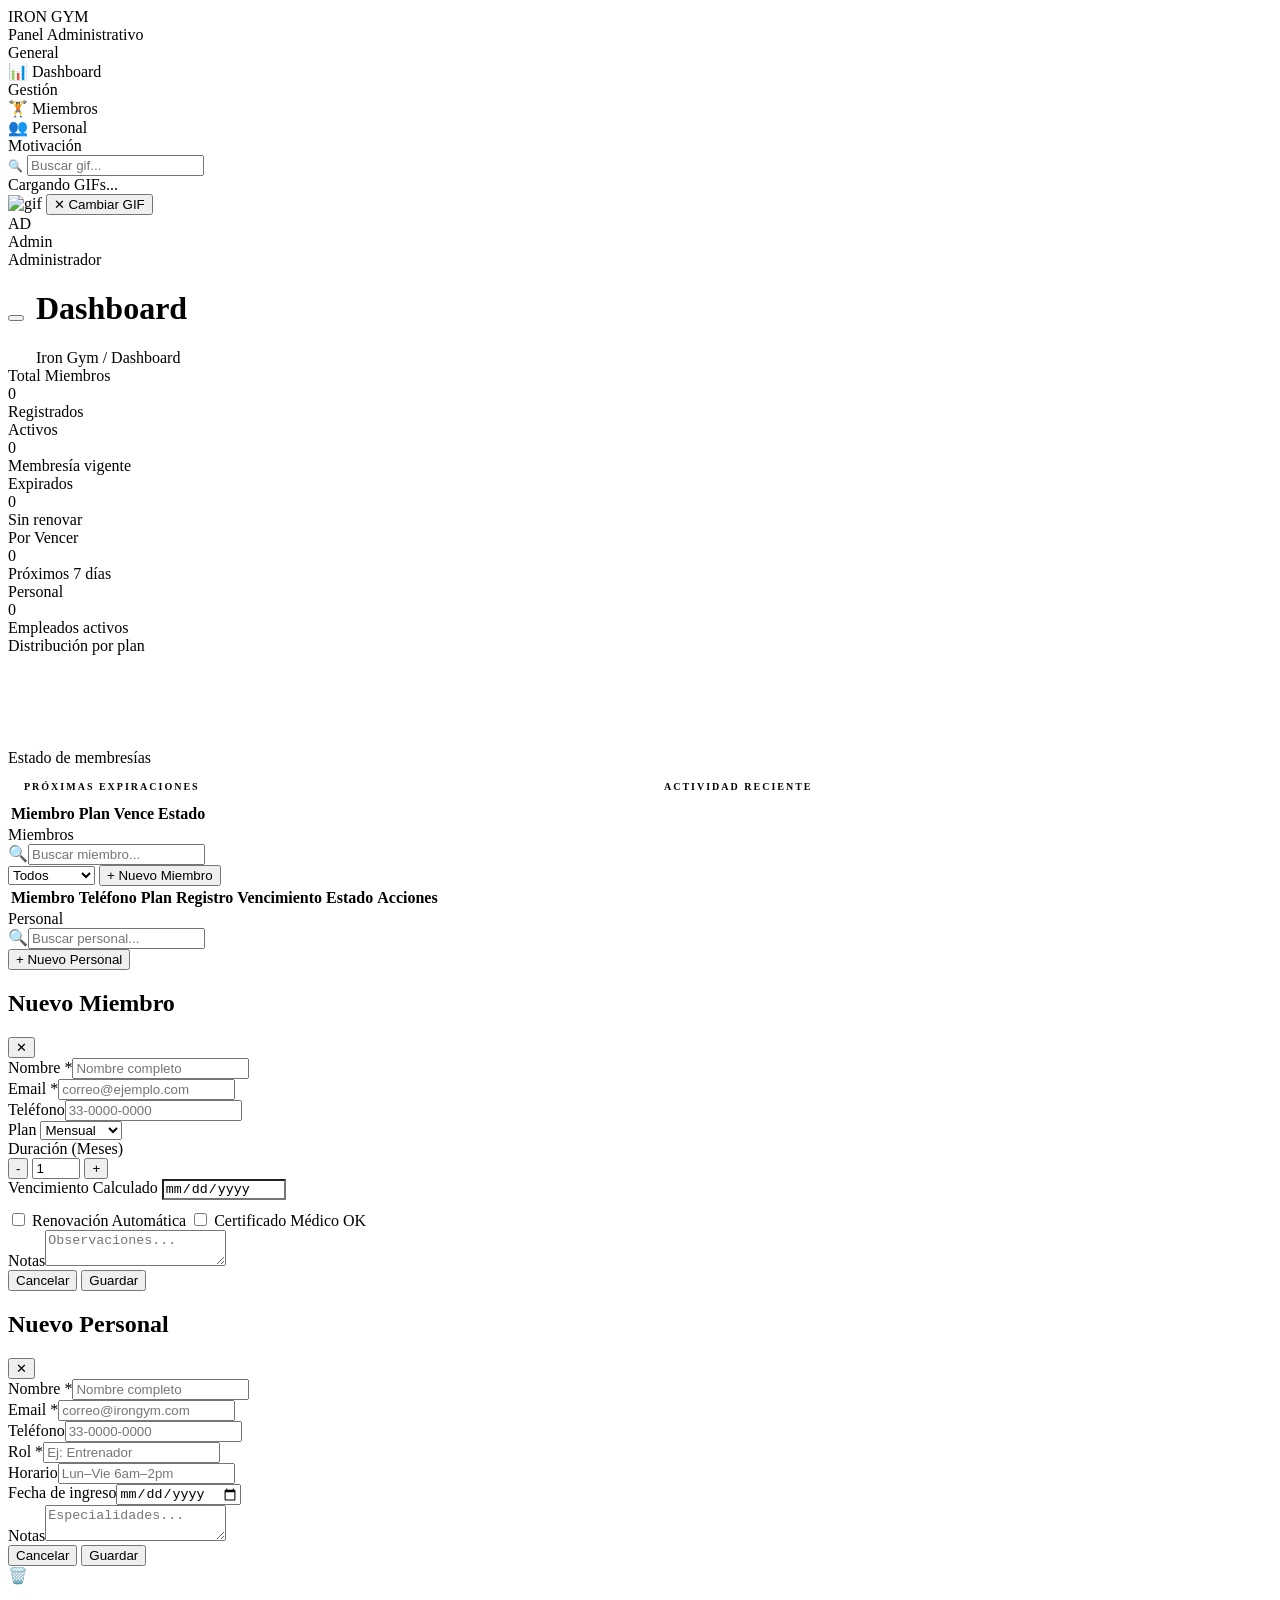
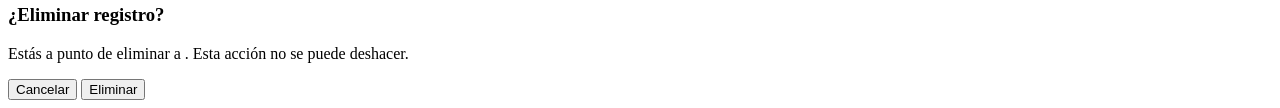
==== index.html @ 12b9c2d2 "Create index.html" ====
<!DOCTYPE html>
<html lang="es">
<head>
  <meta charset="UTF-8" />
  <meta name="viewport" content="width=device-width, initial-scale=1.0" />
  <title>IRON GYM · Admin Panel</title>
  <link rel="stylesheet" href="styles.css" />
</head>
<body>

<div class="overlay-bg" id="overlay-bg"></div>

<aside id="sidebar">
  <div class="sidebar-logo">
    <div class="brand">IRON GYM</div>
    <div class="sub">Panel Administrativo</div>
  </div>
  <nav class="sidebar-nav">
    <div class="nav-label">General</div>
    <div class="nav-item active" data-section="dashboard"><span class="icon">📊</span> Dashboard</div>
    <div class="nav-label">Gestión</div>
    <div class="nav-item" data-section="members"><span class="icon">🏋️</span> Miembros</div>
    <div class="nav-item" data-section="staff"><span class="icon">👥</span> Personal</div>
  </nav>
  <div class="sidebar-giphy">
    <div class="nav-label">Motivación</div>
    <div class="giphy-search-bar">
      <span style="color:var(--white-muted);font-size:12px">🔍</span>
      <input type="text" id="giphy-input" placeholder="Buscar gif..." autocomplete="off"/>
    </div>
    <div id="giphy-grid" class="giphy-grid"><div class="giphy-placeholder">Cargando GIFs...</div></div>
    <div id="giphy-selected" class="giphy-selected">
      <img id="giphy-preview" src="" alt="gif"/>
      <button class="giphy-clear" onclick="clearGiphy()">✕ Cambiar GIF</button>
    </div>
  </div>
  <div class="sidebar-footer">
    <div class="admin-card">
      <div class="admin-avatar">AD</div>
      <div class="admin-info">
        <div class="name">Admin</div>
        <div class="role">Administrador</div>
      </div>
    </div>
  </div>
</aside>

<div id="main">
  <header class="topbar">
    <div style="display:flex;align-items:center;gap:12px">
      <button id="hamburger"><span></span><span></span><span></span></button>
      <div class="topbar-left">
        <h1 id="topbar-title">Dashboard</h1>
        <div class="breadcrumb" id="topbar-breadcrumb">Iron Gym / Dashboard</div>
      </div>
    </div>
    <div style="display:flex;align-items:center;gap:10px">
      <div style="font-size:11px;color:var(--white-muted);font-family:'JetBrains Mono',monospace" id="clock"></div>
    </div>
  </header>

  <section id="page-dashboard" class="page active">
    <div class="stats-grid">
      <div class="stat-card yellow">
        <div class="stat-label">Total Miembros</div>
        <div class="stat-value" id="stat-total">0</div>
        <div class="stat-sub">Registrados</div>
        <div class="stat-bar"><div class="stat-bar-fill" id="bar-total" style="width:0%"></div></div>
      </div>
      <div class="stat-card green">
        <div class="stat-label">Activos</div>
        <div class="stat-value" id="stat-active">0</div>
        <div class="stat-sub">Membresía vigente</div>
        <div class="stat-bar"><div class="stat-bar-fill" id="bar-active" style="width:0%"></div></div>
      </div>
      <div class="stat-card red">
        <div class="stat-label">Expirados</div>
        <div class="stat-value" id="stat-expired">0</div>
        <div class="stat-sub">Sin renovar</div>
        <div class="stat-bar"><div class="stat-bar-fill" id="bar-expired" style="width:0%"></div></div>
      </div>
      <div class="stat-card orange">
        <div class="stat-label">Por Vencer</div>
        <div class="stat-value" id="stat-soon">0</div>
        <div class="stat-sub">Próximos 7 días</div>
        <div class="stat-bar"><div class="stat-bar-fill" id="bar-soon" style="width:0%"></div></div>
      </div>
      <div class="stat-card yellow">
        <div class="stat-label">Personal</div>
        <div class="stat-value" id="stat-staff">0</div>
        <div class="stat-sub">Empleados activos</div>
        <div class="stat-bar"><div class="stat-bar-fill" id="bar-staff" style="width:100%"></div></div>
      </div>
    </div>

    <div class="chart-row">
      <div class="chart-card">
        <div class="chart-title">Distribución por plan</div>
        <div class="donut-wrap">
          <svg width="90" height="90" viewBox="0 0 90 90" id="donut-svg"></svg>
          <div class="donut-legend" id="donut-legend"></div>
        </div>
      </div>
      <div class="chart-card">
        <div class="chart-title">Estado de membresías</div>
        <div class="bar-chart" id="bar-chart-status"></div>
      </div>
    </div>

    <div style="display:grid;grid-template-columns:1fr 1fr;gap:16px" class="dash-bottom">
      <div class="table-wrap">
        <div style="padding:14px 16px 10px;border-bottom:1px solid var(--black-4);font-size:10px;letter-spacing:2px;text-transform:uppercase;color:var(--white-muted);font-weight:600">Próximas Expiraciones</div>
        <table>
          <thead><tr><th>Miembro</th><th>Plan</th><th>Vence</th><th>Estado</th></tr></thead>
          <tbody id="dash-expiry-body"></tbody>
        </table>
      </div>
      <div class="table-wrap">
        <div style="padding:14px 16px 10px;border-bottom:1px solid var(--black-4);font-size:10px;letter-spacing:2px;text-transform:uppercase;color:var(--white-muted);font-weight:600">Actividad Reciente</div>
        <div class="activity-feed" id="activity-feed"></div>
      </div>
    </div>
  </section>

  <section id="page-members" class="page">
    <div class="section-header">
      <div class="section-title">Miembros</div>
      <div class="section-actions">
        <div class="search-bar"><span>🔍</span><input type="text" id="member-search" placeholder="Buscar miembro..."/></div>
        <select class="filter-select" id="member-filter">
          <option value="all">Todos</option>
          <option value="active">Activos</option>
          <option value="expired">Expirados</option>
          <option value="soon">Por vencer</option>
        </select>
        <button class="btn btn-primary" onclick="openAddMember()">+ Nuevo Miembro</button>
      </div>
    </div>
    <div class="table-wrap">
      <table>
        <thead><tr><th>Miembro</th><th>Teléfono</th><th>Plan</th><th>Registro</th><th>Vencimiento</th><th>Estado</th><th>Acciones</th></tr></thead>
        <tbody id="members-tbody"></tbody>
      </table>
    </div>
  </section>

  <section id="page-staff" class="page">
    <div class="section-header">
      <div class="section-title">Personal</div>
      <div class="section-actions">
        <div class="search-bar"><span>🔍</span><input type="text" id="staff-search" placeholder="Buscar personal..."/></div>
        <button class="btn btn-primary" onclick="openAddStaff()">+ Nuevo Personal</button>
      </div>
    </div>
    <div id="staff-grid" class="staff-grid"></div>
  </section>
</div>

<div class="modal-overlay" id="member-modal">
  <div class="modal">
    <div class="modal-header">
      <h2 id="member-modal-title">Nuevo Miembro</h2>
      <button class="modal-close" onclick="closeMemberModal()">✕</button>
    </div>
    <div class="modal-body">
      <div class="form-row">
        <div class="form-group"><label>Nombre *</label><input type="text" id="m-name" placeholder="Nombre completo"/></div>
        <div class="form-group"><label>Email *</label><input type="email" id="m-email" placeholder="correo@ejemplo.com"/></div>
      </div>
      <div class="form-row">
        <div class="form-group"><label>Teléfono</label><input type="tel" id="m-phone" placeholder="33-0000-0000"/></div>
        <div class="form-group"><label>Plan</label>
          <select id="m-plan"><option value="Mensual">Mensual</option><option value="Trimestral">Trimestral</option><option value="Semestral">Semestral</option><option value="Anual">Anual</option></select>
        </div>
      </div>
      <div class="form-row">
        <div class="form-group">
            <label>Duración (Meses)</label>
            <div class="number-stepper">
                <button class="stepper-btn" onclick="this.parentNode.querySelector('input').stepDown(); updateExpiryDate()">-</button>
                <input type="number" id="m-duration" value="1" min="1" max="12" onchange="updateExpiryDate()">
                <button class="stepper-btn" onclick="this.parentNode.querySelector('input').stepUp(); updateExpiryDate()">+</button>
            </div>
        </div>
        <div class="form-group">
            <label>Vencimiento Calculado</label>
            <input type="date" id="m-expiry" readonly style="color:var(--white-dim); background:var(--black-4)"/>
        </div>
      </div>
      <div class="form-row" style="align-items:center; padding-top:10px;">
          <label class="toggle-switch">
              <input type="checkbox" id="m-auto-renew">
              <span class="slider"></span>
              <span class="toggle-label">Renovación Automática</span>
          </label>
          <label class="custom-checkbox">
              <input type="checkbox" id="m-medical">
              <span class="checkmark"></span>
              Certificado Médico OK
          </label>
      </div>
      <div class="form-group"><label>Notas</label><textarea id="m-notes" placeholder="Observaciones..."></textarea></div>
    </div>
    <div class="modal-footer">
      <button class="btn btn-ghost" onclick="closeMemberModal()">Cancelar</button>
      <button class="btn btn-primary" onclick="saveMember()">Guardar</button>
    </div>
  </div>
</div>

<div class="modal-overlay" id="staff-modal">
  <div class="modal">
    <div class="modal-header">
      <h2 id="staff-modal-title">Nuevo Personal</h2>
      <button class="modal-close" onclick="closeStaffModal()">✕</button>
    </div>
    <div class="modal-body">
      <div class="form-row">
        <div class="form-group"><label>Nombre *</label><input type="text" id="s-name" placeholder="Nombre completo"/></div>
        <div class="form-group"><label>Email *</label><input type="email" id="s-email" placeholder="correo@irongym.com"/></div>
      </div>
      <div class="form-row">
        <div class="form-group"><label>Teléfono</label><input type="tel" id="s-phone" placeholder="33-0000-0000"/></div>
        <div class="form-group"><label>Rol *</label><input type="text" id="s-role" placeholder="Ej: Entrenador"/></div>
      </div>
      <div class="form-row">
        <div class="form-group"><label>Horario</label><input type="text" id="s-schedule" placeholder="Lun–Vie 6am–2pm"/></div>
        <div class="form-group"><label>Fecha de ingreso</label><input type="date" id="s-since"/></div>
      </div>
      <div class="form-group"><label>Notas</label><textarea id="s-notes" placeholder="Especialidades..."></textarea></div>
    </div>
    <div class="modal-footer">
      <button class="btn btn-ghost" onclick="closeStaffModal()">Cancelar</button>
      <button class="btn btn-primary" onclick="saveStaff()">Guardar</button>
    </div>
  </div>
</div>

<div class="modal-overlay" id="confirm-modal">
  <div class="confirm-modal">
    <div class="confirm-icon">🗑️</div>
    <h3>¿Eliminar registro?</h3>
    <p>Estás a punto de eliminar a <strong id="confirm-name"></strong>. Esta acción no se puede deshacer.</p>
    <div class="confirm-btns">
      <button class="btn btn-ghost" onclick="closeConfirm()">Cancelar</button>
      <button class="btn btn-danger" onclick="executeDelete()">Eliminar</button>
    </div>
  </div>
</div>

<div id="toast-container"></div>
<script src="app.js"></script>
</body>
</html>
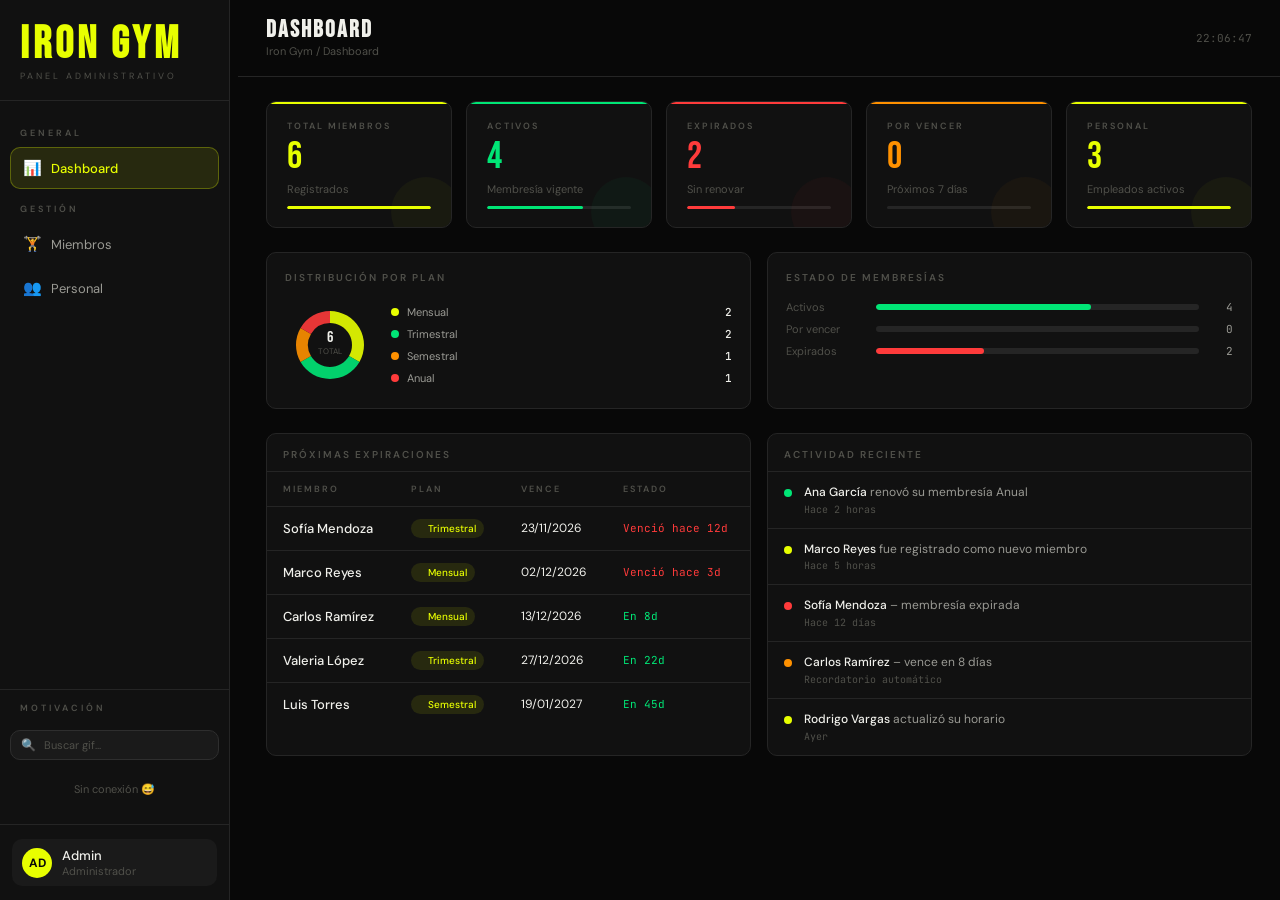
==== commit 0711528b: "Add meta description and update brand section Added a description meta tag for SEO and updated the b" ====
--- a/index.html
+++ b/index.html
@@ -3,6 +3,7 @@
 <head>
   <meta charset="UTF-8" />
   <meta name="viewport" content="width=device-width, initial-scale=1.0" />
+  <meta description content="Página para lelvar seguimiento a miembros del gimnasio">>
   <title>IRON GYM · Admin Panel</title>
   <link rel="stylesheet" href="styles.css" />
 </head>
@@ -12,7 +13,7 @@
 
 <aside id="sidebar">
   <div class="sidebar-logo">
-    <div class="brand">IRON GYM</div>
+    <div class="brand"><h1> IRON GYM</h1></div>
     <div class="sub">Panel Administrativo</div>
   </div>
   <nav class="sidebar-nav">
--- a/styles.css
+++ b/styles.css
@@ -0,0 +1,299 @@
+@import url('https://fonts.googleapis.com/css2?family=Bebas+Neue&family=DM+Sans:wght@300;400;500;600&family=JetBrains+Mono:wght@400;600&display=swap');
+:root{
+  --black:#080808;--black-2:#111111;--black-3:#1a1a1a;--black-4:#252525;--black-5:#2e2e2e;
+  --white:#f0f0eb;--white-dim:#9a9a94;--white-muted:#50504a;
+  --accent:#e8ff00;--accent-dim:rgba(232,255,0,.10);--accent-border:rgba(232,255,0,.28);
+  --red:#ff3b3b;--red-dim:rgba(255,59,59,.12);
+  --green:#00e676;--green-dim:rgba(0,230,118,.12);
+  --orange:#ff9100;--orange-dim:rgba(255,145,0,.12);
+  --sidebar-w:230px;--radius:10px;--radius-sm:6px;
+  --ease:0.22s cubic-bezier(.4,0,.2,1);
+}
+*,*::before,*::after{box-sizing:border-box;margin:0;padding:0}
+body{font-family:'DM Sans',sans-serif;background:var(--black);color:var(--white);min-height:100vh;display:flex;overflow-x:hidden;font-size:14px}
+button{font-family:inherit;cursor:pointer;border:none;background:none}
+input,select,textarea{font-family:inherit}
+
+/* SIDEBAR */
+#sidebar{width:var(--sidebar-w);min-height:100vh;background:var(--black-2);border-right:1px solid var(--black-4);display:flex;flex-direction:column;position:fixed;top:0;left:0;z-index:200;transition:transform var(--ease)}
+.sidebar-logo{padding:22px 20px 18px;border-bottom:1px solid var(--black-4)}
+.sidebar-logo .brand{font-family:'Bebas Neue',sans-serif;font-size:30px;letter-spacing:4px;color:var(--accent);line-height:1}
+.sidebar-logo .sub{font-size:9px;letter-spacing:3px;color:var(--white-muted);text-transform:uppercase;margin-top:3px}
+.sidebar-nav{flex:1;padding:14px 10px;display:flex;flex-direction:column;gap:2px;overflow-y:auto}
+.nav-label{font-size:9px;letter-spacing:3px;text-transform:uppercase;color:var(--white-muted);padding:12px 10px 6px;font-weight:600}
+.nav-item{display:flex;align-items:center;gap:10px;padding:10px 12px;border-radius:var(--radius);cursor:pointer;transition:all var(--ease);font-size:13px;color:var(--white-dim);border:1px solid transparent;user-select:none}
+.nav-item .icon{font-size:15px;width:18px;text-align:center;flex-shrink:0}
+.nav-item:hover{background:var(--black-3);color:var(--white)}
+.nav-item.active{background:var(--accent-dim);border-color:var(--accent-border);color:var(--accent);font-weight:500}
+
+/* MINI GIPHY */
+.sidebar-giphy{padding:0 10px 14px;border-top:1px solid var(--black-4);margin-top:6px}
+.giphy-search-bar{display:flex;align-items:center;gap:8px;background:var(--black-3);border:1px solid var(--black-5);border-radius:var(--radius);padding:0 10px;margin:10px 0 8px;transition:border-color var(--ease)}
+.giphy-search-bar:focus-within{border-color:var(--accent-border)}
+.giphy-search-bar input{background:none;border:none;outline:none;color:var(--white);font-size:11px;padding:7px 0;width:100%}
+.giphy-search-bar input::placeholder{color:var(--white-muted)}
+.giphy-grid{display:grid;grid-template-columns:repeat(2,1fr);gap:5px;max-height:160px;overflow-y:auto;scrollbar-width:thin;scrollbar-color:var(--black-5) transparent}
+.giphy-grid img{width:100%;aspect-ratio:1;object-fit:cover;border-radius:var(--radius-sm);cursor:pointer;border:1px solid transparent;transition:border-color var(--ease),transform var(--ease);display:block}
+.giphy-grid img:hover{border-color:var(--accent-border);transform:scale(1.04)}
+.giphy-placeholder{grid-column:1/-1;text-align:center;font-size:11px;color:var(--white-muted);padding:14px 0}
+.giphy-selected{display:none;flex-direction:column;gap:6px;align-items:center}
+.giphy-selected img{width:100%;border-radius:var(--radius);border:1px solid var(--accent-border)}
+.giphy-clear{font-size:11px;color:var(--white-muted);background:var(--black-3);border:1px solid var(--black-5);border-radius:var(--radius-sm);padding:4px 10px;cursor:pointer;transition:all var(--ease);width:100%;text-align:center}
+.giphy-clear:hover{color:var(--white);background:var(--black-4)}
+
+.sidebar-footer{padding:14px 12px;border-top:1px solid var(--black-4)}
+.admin-card{display:flex;align-items:center;gap:10px;padding:8px 10px;background:var(--black-3);border-radius:var(--radius)}
+.admin-avatar{width:30px;height:30px;border-radius:50%;background:var(--accent);display:flex;align-items:center;justify-content:center;font-size:12px;font-weight:700;color:var(--black);flex-shrink:0}
+.admin-info .name{font-size:13px;font-weight:500}
+.admin-info .role{font-size:11px;color:var(--white-muted)}
+
+/* MAIN */
+#main{margin-left:var(--sidebar-w);flex:1;min-height:100vh;display:flex;flex-direction:column}
+.topbar{padding:18px 28px;border-bottom:1px solid var(--black-4);display:flex;align-items:center;justify-content:space-between;background:var(--black);position:sticky;top:0;z-index:10}
+.topbar-left h1{font-family:'Bebas Neue',sans-serif;font-size:24px;letter-spacing:2px;line-height:1}
+.topbar-left .breadcrumb{font-size:11px;color:var(--white-muted);margin-top:2px}
+#hamburger{display:none;flex-direction:column;gap:5px;padding:6px;background:var(--black-3);border-radius:var(--radius-sm);border:1px solid var(--black-5)}
+#hamburger span{display:block;width:18px;height:2px;background:var(--white);border-radius:2px}
+.overlay-bg{display:none;position:fixed;inset:0;background:rgba(0,0,0,.5);z-index:150}
+.overlay-bg.open{display:block}
+
+/* PAGES */
+.page{display:none;padding:24px 28px;flex-direction:column;gap:24px}
+.page.active{display:flex}
+
+/* STAT CARDS */
+.stats-grid{display:grid;grid-template-columns:repeat(auto-fit,minmax(160px,1fr));gap:14px}
+.stat-card{background:var(--black-2);border:1px solid var(--black-4);border-radius:var(--radius);padding:18px 20px;position:relative;overflow:hidden;transition:border-color var(--ease),transform var(--ease)}
+.stat-card:hover{border-color:var(--black-5);transform:translateY(-2px)}
+.stat-card::before{content:'';position:absolute;top:0;left:0;right:0;height:2px}
+.stat-card.yellow::before{background:var(--accent)}
+.stat-card.green::before{background:var(--green)}
+.stat-card.red::before{background:var(--red)}
+.stat-card.orange::before{background:var(--orange)}
+.stat-card::after{content:'';position:absolute;bottom:-20px;right:-10px;width:70px;height:70px;border-radius:50%;opacity:.04}
+.stat-card.yellow::after{background:var(--accent)}
+.stat-card.green::after{background:var(--green)}
+.stat-card.red::after{background:var(--red)}
+.stat-card.orange::after{background:var(--orange)}
+.stat-label{font-size:9px;letter-spacing:2px;text-transform:uppercase;color:var(--white-muted);font-weight:600}
+.stat-value{font-family:'Bebas Neue',sans-serif;font-size:38px;letter-spacing:1px;line-height:1.1;margin-top:4px}
+.stat-card.yellow .stat-value{color:var(--accent)}
+.stat-card.green .stat-value{color:var(--green)}
+.stat-card.red .stat-value{color:var(--red)}
+.stat-card.orange .stat-value{color:var(--orange)}
+.stat-sub{font-size:11px;color:var(--white-muted);margin-top:4px}
+
+/* PROGRESS BARS */
+.stat-bar{height:3px;background:var(--black-4);border-radius:3px;margin-top:10px;overflow:hidden}
+.stat-bar-fill{height:100%;border-radius:3px;transition:width 1s cubic-bezier(.4,0,.2,1)}
+.stat-card.yellow .stat-bar-fill{background:var(--accent)}
+.stat-card.green .stat-bar-fill{background:var(--green)}
+.stat-card.red .stat-bar-fill{background:var(--red)}
+.stat-card.orange .stat-bar-fill{background:var(--orange)}
+
+/* SECTION HEADER */
+.section-header{display:flex;align-items:center;justify-content:space-between;flex-wrap:wrap;gap:12px}
+.section-title{font-family:'Bebas Neue',sans-serif;font-size:20px;letter-spacing:2px}
+.section-actions{display:flex;align-items:center;gap:10px;flex-wrap:wrap}
+
+/* SEARCH & INPUTS */
+.search-bar{display:flex;align-items:center;gap:8px;background:var(--black-2);border:1px solid var(--black-4);border-radius:var(--radius);padding:0 12px;transition:border-color var(--ease);flex:1;min-width:200px;max-width:280px}
+.search-bar:focus-within{border-color:var(--accent-border)}
+.search-bar span{color:var(--white-muted);font-size:13px}
+.search-bar input{background:none;border:none;outline:none;color:var(--white);font-size:12px;padding:9px 0;width:100%}
+.search-bar input::placeholder{color:var(--white-muted)}
+
+select.filter-select{background:var(--black-2);border:1px solid var(--black-4);color:var(--white);border-radius:var(--radius);padding:8px 12px;font-size:12px;outline:none;cursor:pointer;transition:border-color var(--ease)}
+select.filter-select:focus{border-color:var(--accent-border)}
+select.filter-select option{background:var(--black-3)}
+
+/* BUTTONS */
+.btn{display:inline-flex;align-items:center;gap:6px;padding:8px 16px;border-radius:var(--radius);font-size:12px;font-weight:500;transition:all var(--ease);white-space:nowrap}
+.btn-primary{background:var(--accent);color:var(--black)}
+.btn-primary:hover{background:#d4ea00;transform:translateY(-1px)}
+.btn-ghost{background:var(--black-3);color:var(--white-dim);border:1px solid var(--black-5)}
+.btn-ghost:hover{background:var(--black-4);color:var(--white)}
+.btn-danger{background:var(--red-dim);color:var(--red);border:1px solid rgba(255,59,59,.2)}
+.btn-danger:hover{background:rgba(255,59,59,.2)}
+.btn-sm{padding:5px 10px;font-size:11px}
+
+/* TABLE */
+.table-wrap{background:var(--black-2);border:1px solid var(--black-4);border-radius:var(--radius);overflow:hidden}
+table{width:100%;border-collapse:collapse}
+thead tr{border-bottom:1px solid var(--black-4)}
+thead th{text-align:left;padding:11px 16px;font-size:9px;letter-spacing:2px;text-transform:uppercase;color:var(--white-muted);font-weight:600;white-space:nowrap}
+tbody tr{border-bottom:1px solid var(--black-4);transition:background var(--ease)}
+tbody tr:last-child{border-bottom:none}
+tbody tr:hover{background:var(--black-3)}
+tbody td{padding:12px 16px;font-size:12px;vertical-align:middle}
+.td-name{font-weight:500;font-size:13px}
+.td-sub{font-size:10px;color:var(--white-muted);margin-top:2px;font-family:'JetBrains Mono',monospace}
+.td-actions{display:flex;gap:6px;align-items:center}
+
+/* BADGES & EXPIRY */
+.badge{display:inline-flex;align-items:center;gap:4px;padding:3px 8px;border-radius:20px;font-size:10px;font-weight:500;white-space:nowrap}
+.badge::before{content:'';width:5px;height:5px;border-radius:50%}
+.badge-active{background:var(--green-dim);color:var(--green)}
+.badge-active::before{background:var(--green)}
+.badge-expired{background:var(--red-dim);color:var(--red)}
+.badge-expired::before{background:var(--red)}
+.badge-warning{background:var(--orange-dim);color:var(--orange)}
+.badge-warning::before{background:var(--orange)}
+.badge-role{background:var(--accent-dim);color:var(--accent)}
+
+.expiry-cell{font-family:'JetBrains Mono',monospace;font-size:11px}
+.expiry-cell.ok{color:var(--green)}
+.expiry-cell.soon{color:var(--orange)}
+.expiry-cell.overdue{color:var(--red)}
+
+.empty-state{padding:50px 20px;text-align:center;color:var(--white-muted)}
+.empty-state .empty-icon{font-size:36px;margin-bottom:10px}
+.empty-state p{font-size:13px}
+
+/* --- NUEVOS COMPONENTES VISUALES --- */
+
+/* TOGGLE SWITCH */
+.toggle-switch { display: flex; align-items: center; gap: 10px; cursor: pointer; user-select: none; }
+.toggle-switch input { display: none; }
+.toggle-switch .slider { position: relative; width: 36px; height: 20px; background-color: var(--black-4); border: 1px solid var(--black-5); border-radius: 20px; transition: all var(--ease); flex-shrink: 0; }
+.toggle-switch .slider::before { content: ""; position: absolute; height: 14px; width: 14px; left: 2px; bottom: 2px; background-color: var(--white-muted); border-radius: 50%; transition: transform var(--ease), background-color var(--ease); }
+.toggle-switch input:checked + .slider { background-color: var(--accent-dim); border-color: var(--accent-border); }
+.toggle-switch input:checked + .slider::before { transform: translateX(16px); background-color: var(--accent); }
+.toggle-switch .toggle-label { font-size: 11px; text-transform: uppercase; letter-spacing: 1.5px; font-weight: 600; color: var(--white-dim); transition: color var(--ease); }
+.toggle-switch input:checked ~ .toggle-label { color: var(--white); }
+
+/* CUSTOM CHECKBOX */
+.custom-checkbox { display: flex; align-items: center; gap: 8px; cursor: pointer; font-size: 11px; font-weight: 600; letter-spacing: 1.5px; text-transform: uppercase; color: var(--white-dim); user-select: none; transition: color var(--ease); }
+.custom-checkbox:hover { color: var(--white); }
+.custom-checkbox input { display: none; }
+.custom-checkbox .checkmark { width: 18px; height: 18px; background: var(--black-3); border: 1px solid var(--black-5); border-radius: var(--radius-sm); display: flex; align-items: center; justify-content: center; transition: all var(--ease); flex-shrink: 0; }
+.custom-checkbox input:checked + .checkmark { background: var(--accent); border-color: var(--accent); }
+.custom-checkbox input:checked + .checkmark::after { content: '✓'; color: var(--black); font-size: 12px; font-weight: bold; }
+
+/* NUMBER STEPPER */
+.number-stepper { display: inline-flex; align-items: center; background: var(--black-3); border: 1px solid var(--black-5); border-radius: var(--radius); overflow: hidden; transition: border-color var(--ease); width: 100%; justify-content: space-between; }
+.number-stepper:focus-within { border-color: var(--accent-border); }
+.number-stepper .stepper-btn { background: transparent; color: var(--white-dim); width: 36px; height: 36px; display: flex; align-items: center; justify-content: center; font-size: 16px; cursor: pointer; transition: all var(--ease); }
+.number-stepper .stepper-btn:hover { color: var(--accent); background: var(--black-4); }
+.number-stepper input { background: transparent; border: none; color: var(--white); font-size: 13px; font-family: 'JetBrains Mono', monospace; text-align: center; flex: 1; padding: 0; outline: none; -moz-appearance: textfield; }
+.number-stepper input::-webkit-outer-spin-button, .number-stepper input::-webkit-inner-spin-button { -webkit-appearance: none; margin: 0; }
+
+/* MODALS */
+.modal-overlay{position:fixed;inset:0;background:rgba(0,0,0,.75);backdrop-filter:blur(4px);z-index:500;display:none;align-items:center;justify-content:center;padding:20px;animation:fadeIn .18s ease}
+.modal-overlay.open{display:flex}
+@keyframes fadeIn{from{opacity:0}to{opacity:1}}
+@keyframes slideUp{from{opacity:0;transform:translateY(20px)}to{opacity:1;transform:translateY(0)}}
+.modal{background:var(--black-2);border:1px solid var(--black-4);border-radius:14px;width:100%;max-width:500px;max-height:90vh;overflow-y:auto;animation:slideUp .2s ease}
+.modal-header{padding:20px 24px 16px;border-bottom:1px solid var(--black-4);display:flex;align-items:center;justify-content:space-between}
+.modal-header h2{font-family:'Bebas Neue',sans-serif;font-size:20px;letter-spacing:2px}
+.modal-close{width:30px;height:30px;border-radius:var(--radius-sm);background:var(--black-3);border:1px solid var(--black-5);color:var(--white-dim);font-size:15px;display:flex;align-items:center;justify-content:center;transition:all var(--ease)}
+.modal-close:hover{background:var(--black-4);color:var(--white)}
+.modal-body{padding:20px 24px;display:flex;flex-direction:column;gap:16px}
+.form-row{display:grid;grid-template-columns:1fr 1fr;gap:12px}
+.form-group{display:flex;flex-direction:column;gap:5px}
+.form-group label{font-size:10px;letter-spacing:1.5px;text-transform:uppercase;color:var(--white-muted);font-weight:600}
+.form-group input, .form-group select, .form-group textarea{background:var(--black-3);border:1px solid var(--black-5);border-radius:var(--radius);padding:9px 12px;color:var(--white);font-size:13px;outline:none;transition:border-color var(--ease)}
+.form-group input:focus, .form-group select:focus, .form-group textarea:focus{border-color:var(--accent-border)}
+.form-group select option{background:var(--black-3)}
+.form-group textarea{resize:vertical;min-height:72px}
+.modal-footer{padding:16px 24px 20px;display:flex;justify-content:flex-end;gap:8px;border-top:1px solid var(--black-4)}
+
+/* STAFF CARDS */
+.staff-grid{display:grid;grid-template-columns:repeat(auto-fill,minmax(220px,1fr));gap:14px}
+.staff-card{background:var(--black-2);border:1px solid var(--black-4);border-radius:var(--radius);padding:20px;display:flex;flex-direction:column;gap:12px;transition:border-color var(--ease),transform var(--ease);position:relative;overflow:hidden}
+.staff-card:hover{border-color:var(--black-5);transform:translateY(-2px)}
+.staff-card::after{content:'';position:absolute;top:0;left:0;right:0;height:2px;background:var(--accent)}
+.staff-avatar-big{width:48px;height:48px;border-radius:50%;background:var(--accent-dim);border:2px solid var(--accent-border);display:flex;align-items:center;justify-content:center;font-size:18px;font-weight:700;color:var(--accent);font-family:'Bebas Neue',sans-serif;letter-spacing:1px}
+.staff-name{font-size:14px;font-weight:600}
+.staff-role-badge{font-size:9px;background:var(--accent-dim);color:var(--accent);border:1px solid var(--accent-border);border-radius:20px;padding:2px 8px;display:inline-block;letter-spacing:1px;text-transform:uppercase}
+.staff-meta{font-size:11px;color:var(--white-muted);display:flex;flex-direction:column;gap:3px}
+.staff-meta span{display:flex;align-items:center;gap:5px}
+.staff-card-actions{display:flex;gap:6px;margin-top:auto}
+
+/* CONFIRM */
+.confirm-modal{background:var(--black-2);border:1px solid var(--black-4);border-radius:14px;width:100%;max-width:360px;padding:24px;text-align:center;display:flex;flex-direction:column;gap:14px;animation:slideUp .2s ease}
+.confirm-modal .confirm-icon{font-size:32px}
+.confirm-modal h3{font-size:16px;font-weight:600}
+.confirm-modal p{font-size:12px;color:var(--white-muted);line-height:1.5}
+.confirm-modal .confirm-btns{display:flex;gap:8px;justify-content:center;margin-top:4px}
+
+/* TOAST */
+#toast-container{position:fixed;bottom:24px;right:24px;z-index:999;display:flex;flex-direction:column;gap:8px;pointer-events:none}
+.toast{display:flex;align-items:center;gap:8px;padding:10px 16px;background:var(--black-3);border:1px solid var(--black-5);border-radius:var(--radius);font-size:12px;min-width:200px;max-width:300px;animation:toastIn .25s ease;pointer-events:all;box-shadow:0 8px 32px rgba(0,0,0,.5)}
+.toast.success{border-color:rgba(0,230,118,.3)}
+.toast.error{border-color:rgba(255,59,59,.3)}
+.toast-icon{font-size:14px}
+@keyframes toastIn{from{opacity:0;transform:translateX(20px)}to{opacity:1;transform:translateX(0)}}
+
+/* ACTIVITY FEED */
+.activity-feed{display:flex;flex-direction:column;gap:0}
+.activity-item{display:flex;align-items:flex-start;gap:12px;padding:12px 16px;border-bottom:1px solid var(--black-4);transition:background var(--ease)}
+.activity-item:last-child{border-bottom:none}
+.activity-item:hover{background:var(--black-3)}
+.activity-dot{width:8px;height:8px;border-radius:50%;flex-shrink:0;margin-top:5px}
+.activity-dot.green{background:var(--green)}
+.activity-dot.red{background:var(--red)}
+.activity-dot.orange{background:var(--orange)}
+.activity-dot.accent{background:var(--accent)}
+.activity-text{font-size:12px;color:var(--white-dim);line-height:1.4}
+.activity-text strong{color:var(--white);font-weight:500}
+.activity-time{font-size:10px;color:var(--white-muted);margin-top:2px;font-family:'JetBrains Mono',monospace}
+
+/* CHARTS */
+.chart-row{display:grid;grid-template-columns:1fr 1fr;gap:16px}
+.chart-card{background:var(--black-2);border:1px solid var(--black-4);border-radius:var(--radius);padding:18px}
+.chart-title{font-size:10px;letter-spacing:2px;text-transform:uppercase;color:var(--white-muted);font-weight:600;margin-bottom:16px}
+.donut-wrap{display:flex;align-items:center;gap:16px}
+.donut-legend{display:flex;flex-direction:column;gap:8px;flex:1}
+.legend-item{display:flex;align-items:center;gap:8px;font-size:11px}
+.legend-dot{width:8px;height:8px;border-radius:50%;flex-shrink:0}
+.legend-label{color:var(--white-dim);flex:1}
+.legend-val{color:var(--white);font-weight:500;font-family:'JetBrains Mono',monospace}
+.bar-chart{display:flex;flex-direction:column;gap:8px}
+.bar-row{display:flex;align-items:center;gap:10px;font-size:11px}
+.bar-label{color:var(--white-muted);width:80px;flex-shrink:0;text-overflow:ellipsis;overflow:hidden;white-space:nowrap}
+.bar-track{flex:1;height:6px;background:var(--black-4);border-radius:3px;overflow:hidden}
+.bar-fill{height:100%;border-radius:3px;transition:width 1.2s cubic-bezier(.4,0,.2,1)}
+.bar-val{color:var(--white-dim);width:24px;text-align:right;font-family:'JetBrains Mono',monospace}
+
+/* MOBILE */
+@media(max-width:768px){
+  #sidebar{transform:translateX(-100%)}
+  #sidebar.open{transform:translateX(0);box-shadow:8px 0 40px rgba(0,0,0,.8)}
+  #main{margin-left:0}
+  #hamburger{display:flex}
+  .page{padding:16px 14px;gap:16px}
+  .topbar{padding:14px 18px}
+  .form-row{grid-template-columns:1fr}
+  .stats-grid{grid-template-columns:repeat(2,1fr)}
+  .chart-row{grid-template-columns:1fr}
+}
+@media(max-width:480px){
+  .stats-grid{grid-template-columns:1fr}
+  .section-header{flex-direction:column;align-items:flex-start}
+}
+/* --- VALIDACIÓN DE ERRORES --- */
+.form-group input.input-error, 
+.form-group select.input-error, 
+.form-group textarea.input-error {
+  border-color: var(--red);
+  box-shadow: 0 0 8px rgba(255, 59, 59, 0.15);
+  background: rgba(255, 59, 59, 0.05);
+}
+
+.error-text {
+  color: var(--red);
+  font-size: 10px;
+  font-weight: 600;
+  letter-spacing: 1px;
+  text-transform: uppercase;
+  margin-top: 4px;
+  animation: fadeIn 0.2s ease;
+  display: flex;
+  align-items: center;
+  gap: 4px;
+}
+.error-text::before {
+  content: '⚠';
+  font-size: 12px;
+}
